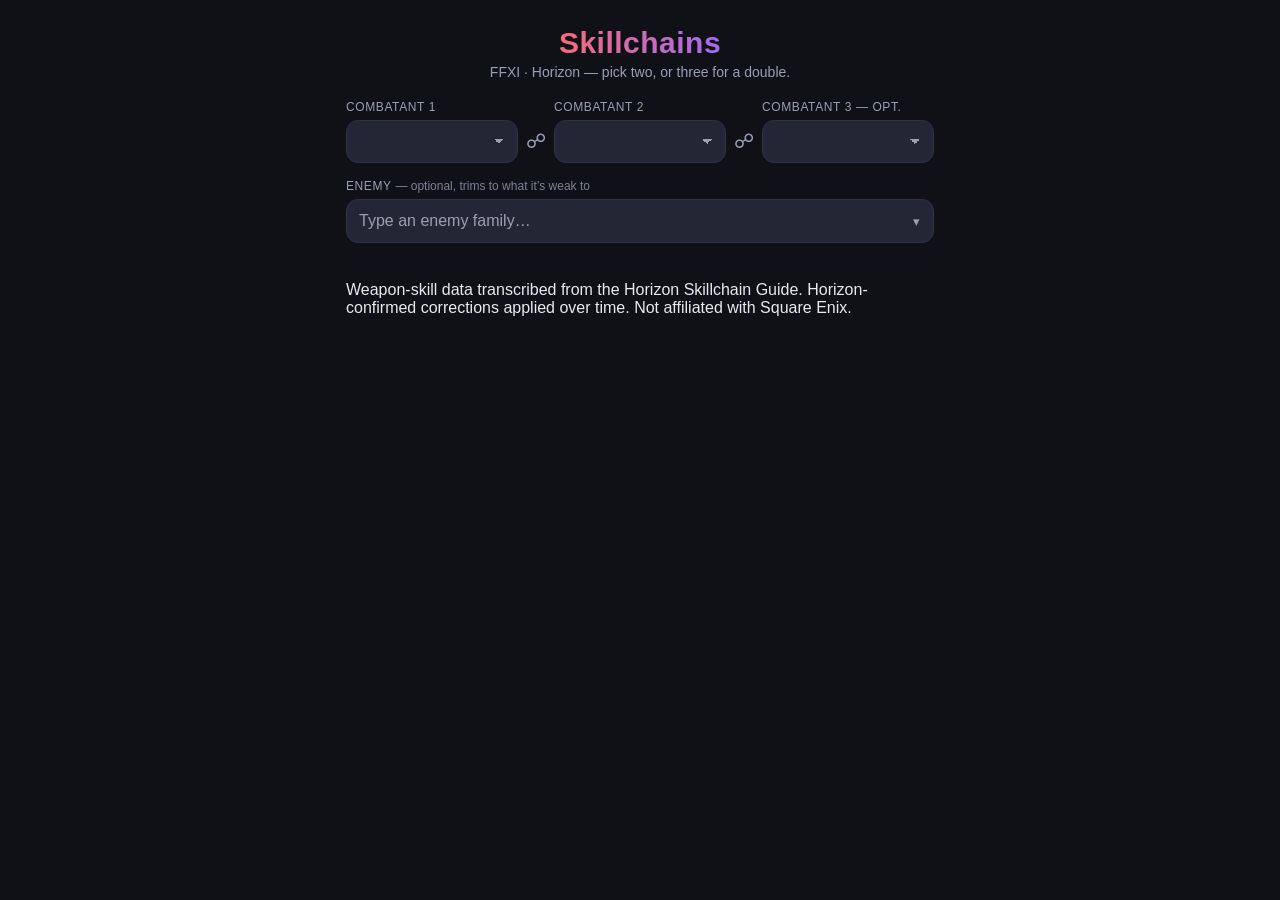
==== index.html @ 4259fbca "Closer filter: 'Ends with' dropdown trims chains to a chosen final weapon skill Optional select list" ====
<!DOCTYPE html>
<html lang="en">
<head>
  <meta charset="UTF-8" />
  <meta name="viewport" content="width=device-width, initial-scale=1.0" />
  <title>Horizon Skillchains</title>
  <meta name="description" content="Pick two combatants and instantly see every FFXI (Horizon) skillchain they can make." />
  <link rel="stylesheet" href="styles.css" />
</head>
<body>
  <main class="wrap">
    <header class="head">
      <h1>Skillchains</h1>
      <p class="sub">FFXI &middot; Horizon &mdash; pick two, or three for a double.</p>
    </header>

    <section class="pickers" aria-label="Combatants">
      <div class="picker">
        <label for="selA">Combatant 1</label>
        <select id="selA" class="src-select"></select>
      </div>
      <div class="chain-arrow" aria-hidden="true">&#9741;</div>
      <div class="picker">
        <label for="selB">Combatant 2</label>
        <select id="selB" class="src-select"></select>
      </div>
      <div class="chain-arrow" aria-hidden="true">&#9741;</div>
      <div class="picker">
        <label for="selC">Combatant 3 <span class="opt">&mdash; opt.</span></label>
        <select id="selC" class="src-select"></select>
      </div>
    </section>

    <section class="closer-pick" id="closerPick" aria-label="Closing weapon skill" hidden>
      <label for="selCloser">Ends with <span class="opt">&mdash; optional, only chains that finish on this weapon skill</span></label>
      <select id="selCloser" class="src-select"></select>
    </section>

    <section class="enemy-pick" aria-label="Enemy">
      <label for="selEnemy">Enemy <span class="opt">— optional, trims to what it&rsquo;s weak to</span></label>
      <div class="enemy-row">
        <input id="selEnemy" class="enemy-input" placeholder="Type an enemy family&hellip;"
               autocomplete="off" autocapitalize="words" spellcheck="false"
               role="combobox" aria-expanded="false" aria-controls="mob-menu" aria-autocomplete="list" />
        <span id="enemyCaret" class="enemy-caret" aria-hidden="true">&#9662;</span>
        <button id="enemyClear" class="enemy-clear" type="button" aria-label="Clear enemy" hidden>&times;</button>
        <ul id="mob-menu" class="enemy-menu" role="listbox" aria-label="Enemy families" hidden></ul>
      </div>
      <div id="enemyBar" class="enemy-bar" hidden></div>
    </section>

    <section id="results" class="results" aria-live="polite"></section>

    <footer class="foot">
      <p>Weapon-skill data transcribed from the Horizon Skillchain Guide. Horizon-confirmed
         corrections applied over time. Not affiliated with Square Enix.</p>
    </footer>
  </main>

  <script src="engine.js"></script>
  <script src="app.js"></script>
</body>
</html>
---- styles.css ----
/* Horizon Skillchains — mobile-first, paper-column width, dark "crystal" theme */

:root {
  --bg: #0f1117;
  --surface: #1a1d27;
  --surface-2: #232735;
  --line: #2e3346;
  --text: #e8eaf0;
  --muted: #9aa0b4;
  --accent: #7cc6ff;
  --radius: 14px;
  --shadow: 0 2px 10px rgba(0,0,0,.35);
}

* { box-sizing: border-box; }

html, body {
  margin: 0;
  padding: 0;
  background: var(--bg);
  color: var(--text);
  font-family: -apple-system, BlinkMacSystemFont, "Segoe UI", Roboto, Helvetica, Arial, sans-serif;
  -webkit-text-size-adjust: 100%;
}

.wrap {
  width: 100%;
  max-width: 620px;      /* ~paper column */
  margin: 0 auto;
  padding: 20px 16px 60px;
}

/* Header */
.head { text-align: center; margin: 6px 0 20px; }
.head h1 {
  margin: 0;
  font-size: 30px;
  letter-spacing: .5px;
  font-weight: 800;
  background: linear-gradient(90deg, #ffd24c, #ff6b6b, #9b6bff, #4fb8e8);
  -webkit-background-clip: text;
  background-clip: text;
  -webkit-text-fill-color: transparent;
}
.head .sub { margin: 4px 0 0; color: var(--muted); font-size: 14px; }

/* Pickers */
.pickers {
  display: grid;
  grid-template-columns: 1fr auto 1fr auto 1fr;
  align-items: end;
  gap: 8px;
  margin-bottom: 22px;
}
.picker label {
  display: block;
  font-size: 12px;
  text-transform: uppercase;
  letter-spacing: .6px;
  color: var(--muted);
  margin-bottom: 6px;
}
.src-select {
  width: 100%;
  padding: 12px 12px;
  font-size: 16px;               /* >=16px avoids iOS zoom-on-focus */
  color: var(--text);
  background: var(--surface-2);
  border: 1px solid var(--line);
  border-radius: 12px;
  appearance: none;
  -webkit-appearance: none;
  background-image: linear-gradient(45deg, transparent 50%, var(--muted) 50%),
                    linear-gradient(135deg, var(--muted) 50%, transparent 50%);
  background-position: calc(100% - 18px) center, calc(100% - 13px) center;
  background-size: 5px 5px, 5px 5px;
  background-repeat: no-repeat;
}
.src-select:focus { outline: 2px solid var(--accent); outline-offset: 1px; }
.chain-arrow { color: var(--muted); font-size: 20px; padding-bottom: 10px; }

/* Results */
.results { display: flex; flex-direction: column; gap: 12px; }

.empty {
  text-align: center;
  color: var(--muted);
  padding: 34px 16px;
  border: 1px dashed var(--line);
  border-radius: var(--radius);
  font-size: 15px;
}

.count-line { color: var(--muted); font-size: 13px; margin: 2px 2px 2px; }

.sc-card {
  background: var(--surface);
  border: 1px solid var(--line);
  border-radius: var(--radius);
  box-shadow: var(--shadow);
  overflow: hidden;
}
.sc-card.tier-3 { border-color: #b9c2d6; }
.sc-card.tier-2 { border-color: #6d5bd0; }

.sc-head {
  display: flex;
  align-items: center;
  gap: 12px;
  padding: 12px 14px;
  border-bottom: 1px solid var(--line);
}
.sc-title { display: flex; flex-direction: column; min-width: 0; }
.sc-name {
  display: flex; align-items: center; flex-wrap: wrap; gap: 8px;
  font-size: 18px; font-weight: 700; line-height: 1.1;
}
/* MB label + element orbs, kept together as one wrapping unit on the name row */
.sc-mb { display: flex; align-items: center; gap: 6px; }

.tier-badge {
  font-size: 11px;
  font-weight: 700;
  letter-spacing: .5px;
  padding: 2px 7px;
  border-radius: 999px;
  background: var(--surface-2);
  color: var(--muted);
  border: 1px solid var(--line);
}
.tier-3 .tier-badge { background: #eef1f8; color: #1a1d27; border-color: #eef1f8; }
.tier-2 .tier-badge { background: #6d5bd0; color: #fff; border-color: #6d5bd0; }

.sc-meta-label {
  font-size: 13px;
  font-weight: 700;
  letter-spacing: .5px;
  color: var(--muted);
}

/* Orb */
.orb {
  width: 30px; height: 30px;
  border-radius: 50%;
  flex: 0 0 auto;
  box-shadow: inset 0 0 0 1.5px rgba(255,255,255,.18), 0 1px 3px rgba(0,0,0,.5);
  position: relative;
}
.orb::after {
  content: "";
  position: absolute; top: 4px; left: 6px;
  width: 9px; height: 7px;
  border-radius: 50%;
  background: rgba(255,255,255,.45);
  filter: blur(1px);
}
.orb.small { width: 16px; height: 16px; }
.orb.small::after { top: 2px; left: 3px; width: 5px; height: 4px; }
/* Larger magic-burst orbs on result cards (tappable) */
.orb.mb { width: 22px; height: 22px; cursor: pointer; }
.orb.mb::after { top: 3px; left: 4px; width: 7px; height: 5px; }

/* Element name popup — hover on desktop, tap on touch */
.elem-tip {
  position: fixed;
  z-index: 200;
  padding: 4px 9px;
  font-size: 12px;
  font-weight: 600;
  color: var(--text);
  background: var(--surface-2);
  border: 1px solid var(--line);
  border-radius: 7px;
  box-shadow: 0 4px 16px rgba(0,0,0,.55);
  white-space: nowrap;
  pointer-events: none;
}
.elem-tip[hidden] { display: none; }

/* Producing pairs */
.pairs { padding: 8px 14px 12px; display: flex; flex-direction: column; gap: 7px; }
.pair {
  display: flex;
  align-items: center;
  gap: 8px;
  flex-wrap: wrap;
  font-size: 14px;
  padding: 6px 0;
}
.pair + .pair { border-top: 1px dashed var(--line); }
.ws { display: inline-flex; align-items: center; gap: 6px; }
.ws-name { font-weight: 600; }
.ws-src { color: var(--muted); font-size: 12px; }
.arrow { color: var(--muted); font-weight: 700; }
.confirm-tick { color: #57d68a; font-weight: 700; }

/* ---- Closing weapon-skill filter ---- */
.closer-pick { margin: -6px 0 22px; }
.closer-pick > label {
  display: block;
  font-size: 12px;
  text-transform: uppercase;
  letter-spacing: .6px;
  color: var(--muted);
  margin-bottom: 6px;
}
.closer-pick .opt { text-transform: none; letter-spacing: 0; opacity: .8; }

/* ---- Enemy weakness filter (v2) ---- */
.enemy-pick { margin: -6px 0 22px; }
.enemy-pick > label {
  display: block;
  font-size: 12px;
  text-transform: uppercase;
  letter-spacing: .6px;
  color: var(--muted);
  margin-bottom: 6px;
}
.enemy-pick .opt { text-transform: none; letter-spacing: 0; opacity: .8; }
.enemy-row { position: relative; }
.enemy-input {
  width: 100%;
  padding: 12px 38px 12px 12px;
  font-size: 16px;                 /* >=16px avoids iOS zoom-on-focus */
  color: var(--text);
  background: var(--surface-2);
  border: 1px solid var(--line);
  border-radius: 12px;
  appearance: none;
  -webkit-appearance: none;
}
.enemy-input:focus { outline: 2px solid var(--accent); outline-offset: 1px; }
.enemy-input::placeholder { color: var(--muted); }
.enemy-clear {
  position: absolute;
  right: 6px; top: 50%;
  transform: translateY(-50%);
  width: 28px; height: 28px;
  border: 0;
  border-radius: 50%;
  background: var(--surface);
  color: var(--muted);
  font-size: 18px;
  line-height: 1;
  cursor: pointer;
}
.enemy-clear:hover { color: var(--text); }

.enemy-caret {
  position: absolute;
  right: 14px; top: 50%;
  transform: translateY(-50%);
  color: var(--muted);
  font-size: 13px;
  pointer-events: none;          /* taps fall through to the input, which opens the menu */
}

/* Custom combobox dropdown (replaces the flaky native <datalist> on mobile). */
.enemy-menu {
  position: absolute;
  top: calc(100% + 4px);
  left: 0; right: 0;
  z-index: 20;
  margin: 0;
  padding: 4px;
  list-style: none;
  max-height: 260px;
  overflow-y: auto;
  -webkit-overflow-scrolling: touch;
  background: var(--surface-2);
  border: 1px solid var(--line);
  border-radius: 12px;
  box-shadow: 0 12px 28px rgba(0, 0, 0, .45);
}
.enemy-option {
  padding: 11px 12px;
  font-size: 15px;
  line-height: 1.2;
  color: var(--text);
  border-radius: 8px;
  cursor: pointer;
}
.enemy-option.active,
.enemy-option:hover { background: var(--surface); }
.enemy-option[aria-selected="true"] { color: var(--accent); font-weight: 600; }
.enemy-menu-empty {
  padding: 11px 12px;
  font-size: 14px;
  color: var(--muted);
}

.enemy-bar[hidden] { display: none; }   /* author display:flex below would otherwise beat [hidden] */
.enemy-bar {
  margin-top: 10px;
  padding: 10px 12px;
  background: var(--surface);
  border: 1px solid var(--line);
  border-radius: 12px;
  display: flex;
  flex-direction: column;
  gap: 8px;
}
.enemy-bar-top { display: flex; align-items: center; gap: 10px; flex-wrap: wrap; }
.enemy-name { font-weight: 700; font-size: 16px; }
.enemy-orbs { display: inline-flex; align-items: center; gap: 5px; }
.enemy-orbs-label {
  font-size: 11px; text-transform: uppercase; letter-spacing: .5px; color: var(--muted); margin-right: 2px;
}
.enemy-orbs-all, .enemy-orbs-none { font-size: 12px; color: var(--muted); }
.enemy-bar-bottom { display: flex; align-items: center; justify-content: space-between; gap: 10px; }
.enemy-summary { font-size: 13px; color: var(--muted); }
.enemy-toggle {
  flex: 0 0 auto;
  padding: 6px 12px;
  font-size: 13px;
  font-weight: 600;
  color: var(--text);
  background: var(--surface-2);
  border: 1px solid var(--line);
  border-radius: 999px;
  cursor: pointer;
}
.enemy-toggle:hover { border-color: var(--accent); }

/* Retail cross-reference divergence flag (2.7) */
.retail-flag {
  flex: 0 0 auto;
  margin-left: auto;                 /* push to the right edge of the top row */
  padding: 3px 9px;
  font-size: 11px;
  font-weight: 600;
  letter-spacing: .3px;
  color: #f0c674;                    /* muted amber = "heads-up, not error" */
  background: rgba(240, 198, 116, .09);
  border: 1px solid rgba(240, 198, 116, .38);
  border-radius: 999px;
  cursor: pointer;
}
.retail-flag:hover { border-color: #f0c674; }
.retail-flag[aria-expanded="true"] { background: rgba(240, 198, 116, .18); }
.retail-note {
  font-size: 12px;
  line-height: 1.5;
  color: var(--muted);
  padding: 8px 10px;
  background: var(--surface-2);
  border: 1px solid var(--line);
  border-radius: 8px;
}
.retail-note[hidden] { display: none; }
.retail-note-src { display: block; margin-top: 3px; font-size: 11px; opacity: .8; }

/* Rainbow orb for "all elements" */
.orb.rainbow {
  background: conic-gradient(#e23b2e, #e08a3c, #f4d23c, #5fc24e, #2e4fd8, #4fb8e8, #9b3fc4, #e23b2e);
}
.orb.rainbow::after { display: none; }

/* Weak-hit + resisted chain cards */
.sc-card.weak-hit {
  border-color: var(--accent);
  box-shadow: 0 0 0 1px var(--accent), 0 2px 14px rgba(124,198,255,.28);
}
.sc-card.resisted { opacity: .5; }
.weak-flag {
  font-size: 10px;
  font-weight: 800;
  letter-spacing: .5px;
  text-transform: uppercase;
  color: #04121e;
  background: var(--accent);
  padding: 2px 6px;
  border-radius: 999px;
  vertical-align: middle;
}
.orb.hot {
  box-shadow: inset 0 0 0 1.5px rgba(255,255,255,.18),
              0 0 0 2px var(--accent), 0 0 7px rgba(124,198,255,.7);
}

/* Phones: drop the Magic Burst label + orbs to their own line below the name.
   Tablets/desktop (wider column) keep them inline on the name row. */
@media (max-width: 540px) {
  .sc-mb { flex-basis: 100%; margin-top: 4px; }
}

/* Two-step double-skillchain card (v3) */
.seqs { padding: 8px 14px 12px; display: flex; flex-direction: column; gap: 10px; }
.seq { display: flex; flex-direction: column; gap: 3px; }
.seq + .seq { border-top: 1px dashed var(--line); padding-top: 10px; }
.seq-step {
  display: flex; align-items: center; flex-wrap: wrap; gap: 6px;
  font-size: 14px;
}
.seq-carry { color: var(--muted); font-weight: 700; font-size: 15px; margin-right: -1px; }
.seq-eq { color: var(--muted); font-weight: 700; }
.sc-result { display: inline-flex; align-items: center; gap: 5px; }
.sc-result-name { font-weight: 700; }

/* Narrow phones: three pickers won't fit side by side — stack them, hide the ⊗ arrows. */
@media (max-width: 560px) {
  .pickers { grid-template-columns: 1fr; }
  .chain-arrow { display: none; }
}
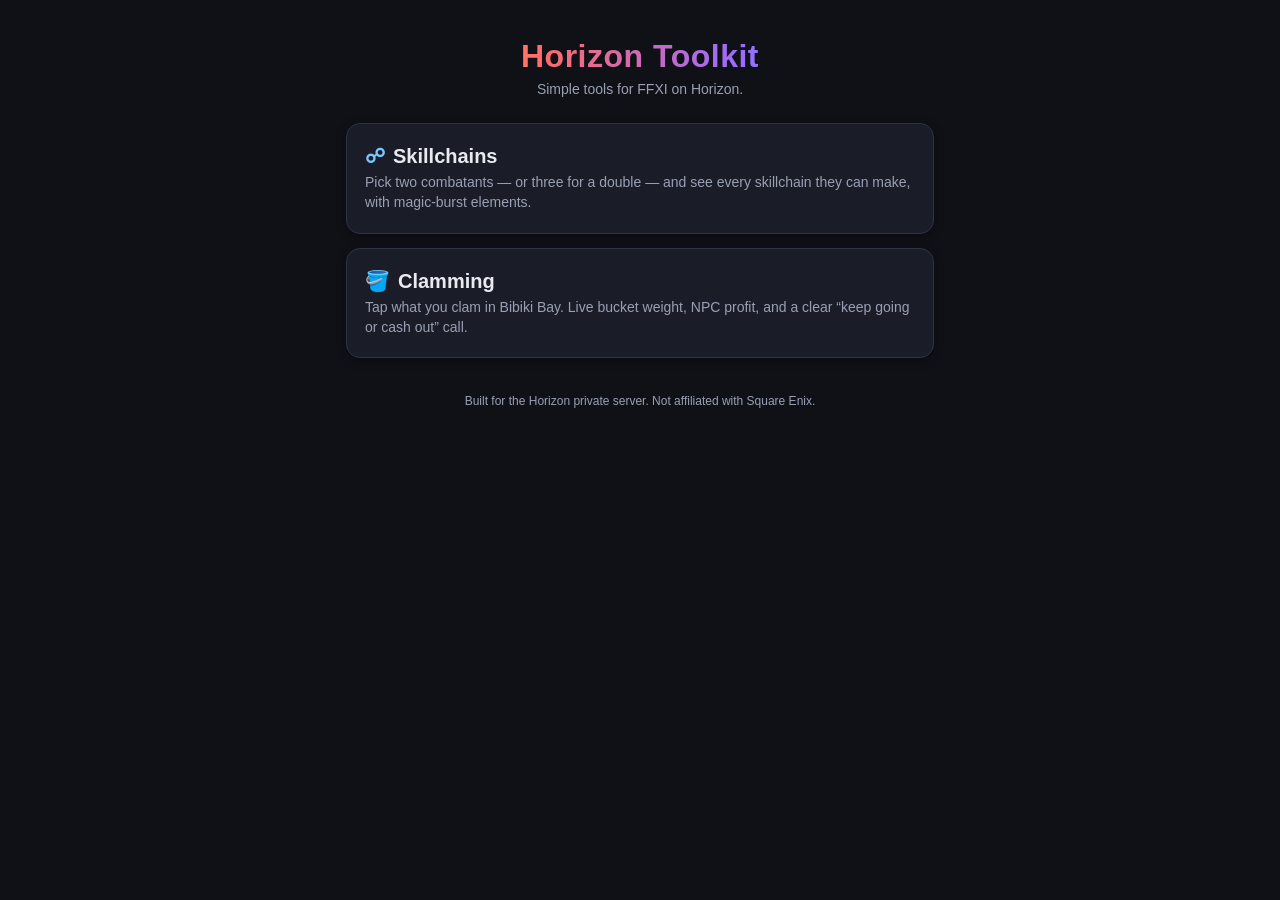
==== commit d3548c7a: "Toolkit pivot: repo renamed to horizon-toolkit, skillchains moves to /skillchains/, root landing pag" ====
--- a/index.html
+++ b/index.html
@@ -3,61 +3,71 @@
 <head>
   <meta charset="UTF-8" />
   <meta name="viewport" content="width=device-width, initial-scale=1.0" />
-  <title>Horizon Skillchains</title>
-  <meta name="description" content="Pick two combatants and instantly see every FFXI (Horizon) skillchain they can make." />
-  <link rel="stylesheet" href="styles.css" />
+  <title>Horizon Toolkit</title>
+  <meta name="description" content="Simple mobile tools for FFXI on the Horizon private server." />
+  <style>
+    :root {
+      --bg: #0f1117;
+      --surface: #1a1d27;
+      --surface-2: #232735;
+      --line: #2e3346;
+      --text: #e8eaf0;
+      --muted: #9aa0b4;
+      --accent: #7cc6ff;
+      --radius: 14px;
+      --shadow: 0 2px 10px rgba(0,0,0,.35);
+    }
+    * { box-sizing: border-box; }
+    html, body {
+      margin: 0; padding: 0;
+      background: var(--bg); color: var(--text);
+      font-family: -apple-system, BlinkMacSystemFont, "Segoe UI", Roboto, Helvetica, Arial, sans-serif;
+      -webkit-text-size-adjust: 100%;
+    }
+    .wrap { width: 100%; max-width: 620px; margin: 0 auto; padding: 28px 16px 60px; }
+    .head { text-align: center; margin: 10px 0 26px; }
+    .head h1 {
+      margin: 0; font-size: 32px; letter-spacing: .5px; font-weight: 800;
+      background: linear-gradient(90deg, #ffd24c, #ff6b6b, #9b6bff, #4fb8e8);
+      -webkit-background-clip: text; background-clip: text;
+      -webkit-text-fill-color: transparent;
+    }
+    .head .sub { margin: 6px 0 0; color: var(--muted); font-size: 14px; }
+    .tools { display: grid; gap: 14px; }
+    .tool {
+      display: block; text-decoration: none; color: var(--text);
+      background: var(--surface); border: 1px solid var(--line);
+      border-radius: var(--radius); box-shadow: var(--shadow);
+      padding: 20px 18px;
+    }
+    .tool:active { background: var(--surface-2); }
+    .tool h2 { margin: 0 0 4px; font-size: 20px; font-weight: 700; }
+    .tool h2 .glyph { color: var(--accent); margin-right: 8px; }
+    .tool p { margin: 0; color: var(--muted); font-size: 14px; line-height: 1.45; }
+    .foot { margin-top: 34px; text-align: center; color: var(--muted); font-size: 12px; line-height: 1.5; }
+  </style>
 </head>
 <body>
   <main class="wrap">
     <header class="head">
-      <h1>Skillchains</h1>
-      <p class="sub">FFXI &middot; Horizon &mdash; pick two, or three for a double.</p>
+      <h1>Horizon Toolkit</h1>
+      <p class="sub">Simple tools for FFXI on Horizon.</p>
     </header>
 
-    <section class="pickers" aria-label="Combatants">
-      <div class="picker">
-        <label for="selA">Combatant 1</label>
-        <select id="selA" class="src-select"></select>
-      </div>
-      <div class="chain-arrow" aria-hidden="true">&#9741;</div>
-      <div class="picker">
-        <label for="selB">Combatant 2</label>
-        <select id="selB" class="src-select"></select>
-      </div>
-      <div class="chain-arrow" aria-hidden="true">&#9741;</div>
-      <div class="picker">
-        <label for="selC">Combatant 3 <span class="opt">&mdash; opt.</span></label>
-        <select id="selC" class="src-select"></select>
-      </div>
-    </section>
-
-    <section class="closer-pick" id="closerPick" aria-label="Closing weapon skill" hidden>
-      <label for="selCloser">Ends with <span class="opt">&mdash; optional, only chains that finish on this weapon skill</span></label>
-      <select id="selCloser" class="src-select"></select>
-    </section>
-
-    <section class="enemy-pick" aria-label="Enemy">
-      <label for="selEnemy">Enemy <span class="opt">— optional, trims to what it&rsquo;s weak to</span></label>
-      <div class="enemy-row">
-        <input id="selEnemy" class="enemy-input" placeholder="Type an enemy family&hellip;"
-               autocomplete="off" autocapitalize="words" spellcheck="false"
-               role="combobox" aria-expanded="false" aria-controls="mob-menu" aria-autocomplete="list" />
-        <span id="enemyCaret" class="enemy-caret" aria-hidden="true">&#9662;</span>
-        <button id="enemyClear" class="enemy-clear" type="button" aria-label="Clear enemy" hidden>&times;</button>
-        <ul id="mob-menu" class="enemy-menu" role="listbox" aria-label="Enemy families" hidden></ul>
-      </div>
-      <div id="enemyBar" class="enemy-bar" hidden></div>
-    </section>
-
-    <section id="results" class="results" aria-live="polite"></section>
+    <nav class="tools" aria-label="Tools">
+      <a class="tool" href="skillchains/">
+        <h2><span class="glyph" aria-hidden="true">&#9741;</span>Skillchains</h2>
+        <p>Pick two combatants &mdash; or three for a double &mdash; and see every skillchain they can make, with magic-burst elements.</p>
+      </a>
+      <a class="tool" href="clamming/">
+        <h2><span class="glyph" aria-hidden="true">&#129699;</span>Clamming</h2>
+        <p>Tap what you clam in Bibiki Bay. Live bucket weight, NPC profit, and a clear &ldquo;keep going or cash out&rdquo; call.</p>
+      </a>
+    </nav>
 
     <footer class="foot">
-      <p>Weapon-skill data transcribed from the Horizon Skillchain Guide. Horizon-confirmed
-         corrections applied over time. Not affiliated with Square Enix.</p>
+      <p>Built for the Horizon private server. Not affiliated with Square Enix.</p>
     </footer>
   </main>
-
-  <script src="engine.js"></script>
-  <script src="app.js"></script>
 </body>
 </html>
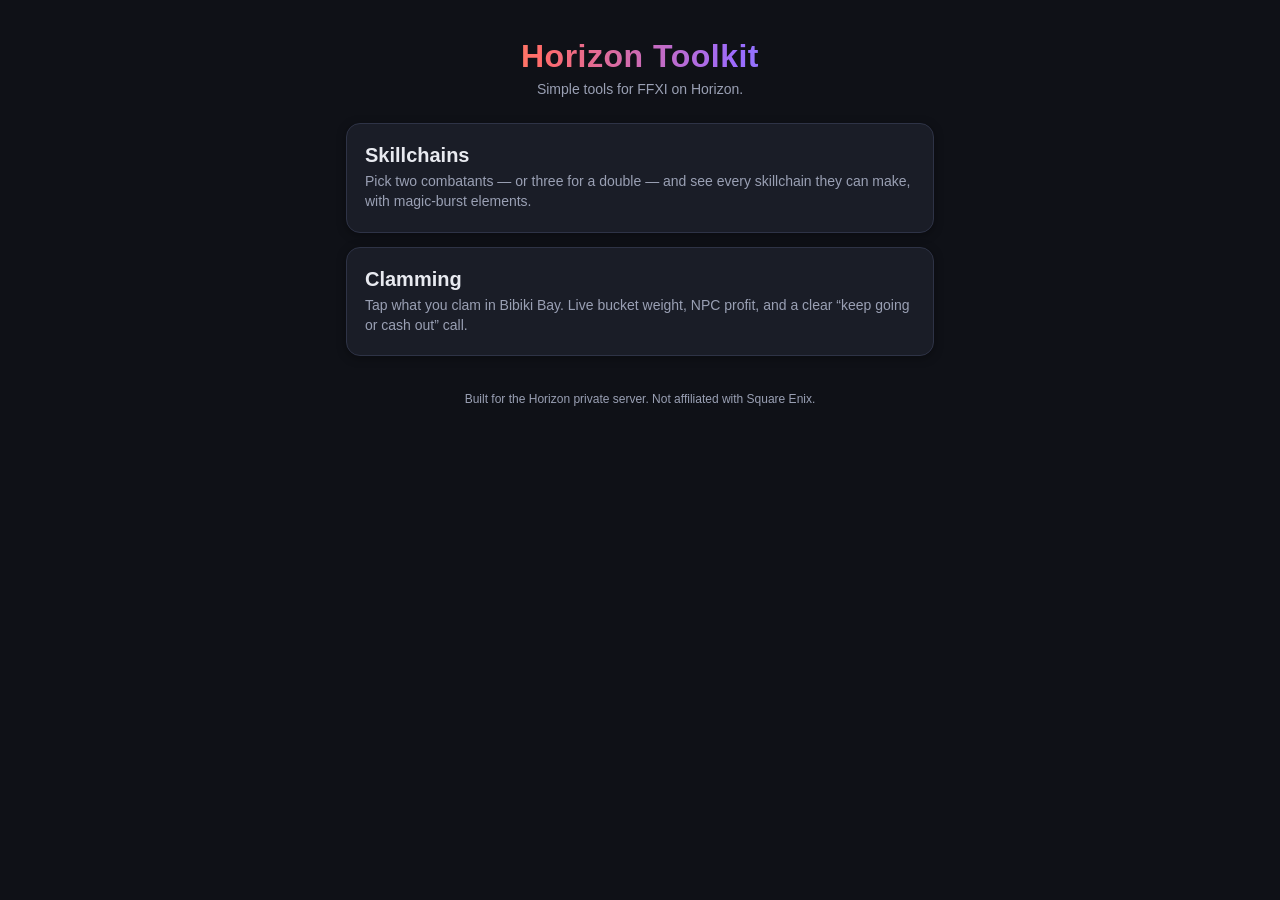
==== commit fe7d1871: "Home-screen support: gradient-letter app icons, web manifests, theme-color; drop landing card emojis" ====
--- a/index.html
+++ b/index.html
@@ -5,6 +5,9 @@
   <meta name="viewport" content="width=device-width, initial-scale=1.0" />
   <title>Horizon Toolkit</title>
   <meta name="description" content="Simple mobile tools for FFXI on the Horizon private server." />
+  <meta name="theme-color" content="#0f1117" />
+  <link rel="apple-touch-icon" href="icon-180.png" />
+  <link rel="manifest" href="manifest.webmanifest" />
   <style>
     :root {
       --bg: #0f1117;
@@ -42,7 +45,6 @@
     }
     .tool:active { background: var(--surface-2); }
     .tool h2 { margin: 0 0 4px; font-size: 20px; font-weight: 700; }
-    .tool h2 .glyph { color: var(--accent); margin-right: 8px; }
     .tool p { margin: 0; color: var(--muted); font-size: 14px; line-height: 1.45; }
     .foot { margin-top: 34px; text-align: center; color: var(--muted); font-size: 12px; line-height: 1.5; }
   </style>
@@ -56,11 +58,11 @@
 
     <nav class="tools" aria-label="Tools">
       <a class="tool" href="skillchains/">
-        <h2><span class="glyph" aria-hidden="true">&#9741;</span>Skillchains</h2>
+        <h2>Skillchains</h2>
         <p>Pick two combatants &mdash; or three for a double &mdash; and see every skillchain they can make, with magic-burst elements.</p>
       </a>
       <a class="tool" href="clamming/">
-        <h2><span class="glyph" aria-hidden="true">&#129699;</span>Clamming</h2>
+        <h2>Clamming</h2>
         <p>Tap what you clam in Bibiki Bay. Live bucket weight, NPC profit, and a clear &ldquo;keep going or cash out&rdquo; call.</p>
       </a>
     </nav>
